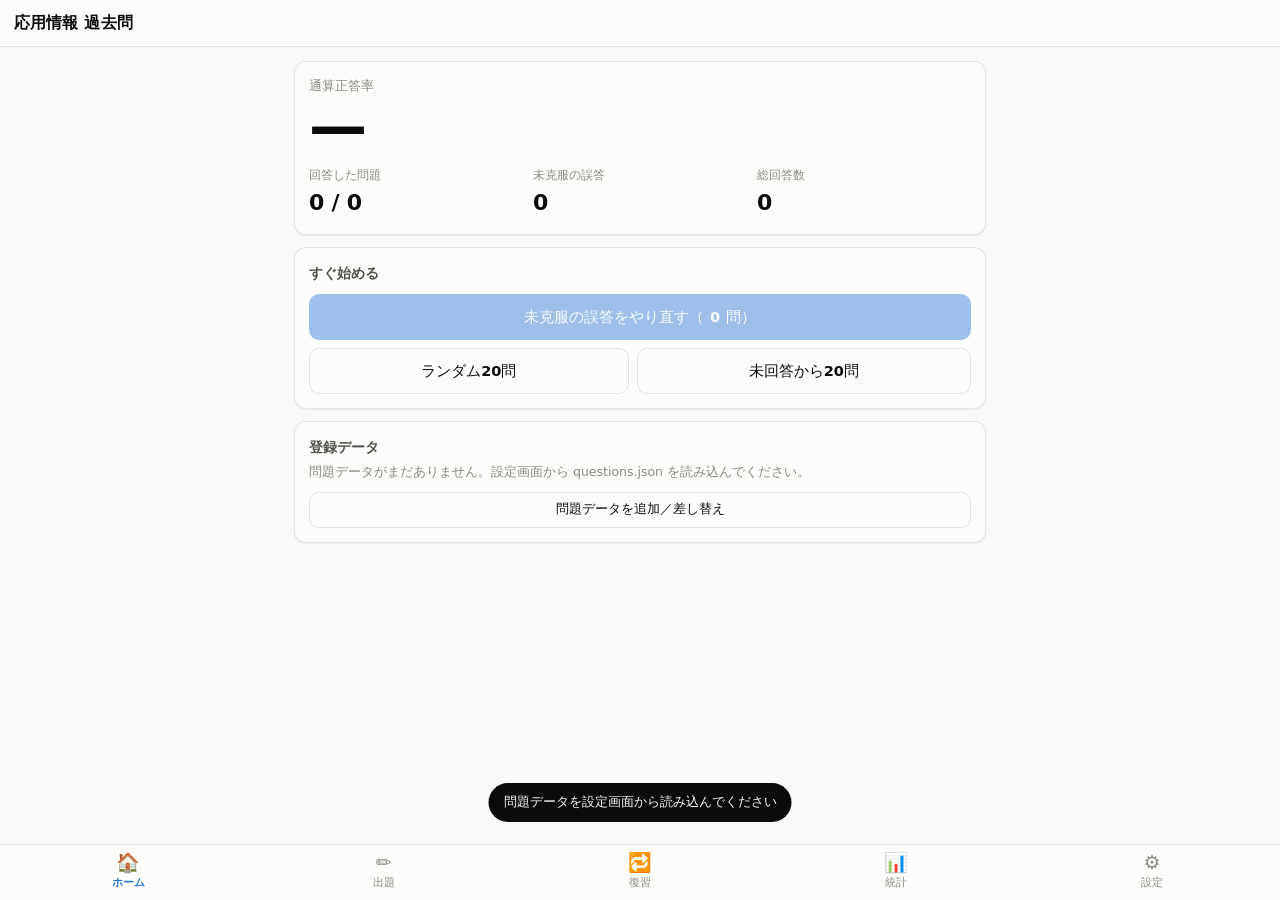
==== app/index.html @ 07536769 "応用情報 過去問アプリ" ====
<!DOCTYPE html>
<html lang="ja">
<head>
<meta charset="utf-8">
<meta name="viewport" content="width=device-width,initial-scale=1,viewport-fit=cover">
<meta name="theme-color" content="#fcfcfb" media="(prefers-color-scheme: light)">
<meta name="theme-color" content="#1a1a19" media="(prefers-color-scheme: dark)">
<meta name="apple-mobile-web-app-capable" content="yes">
<meta name="apple-mobile-web-app-title" content="応用情報">
<meta name="mobile-web-app-capable" content="yes">
<title>応用情報 過去問</title>
<link rel="manifest" href="manifest.webmanifest">
<link rel="icon" href="icons/icon-192.png">
<link rel="apple-touch-icon" href="icons/icon-192.png">
<link rel="stylesheet" href="css/style.css">
</head>
<body>

<header class="topbar">
  <h1 id="title">応用情報 過去問</h1>
  <span class="spacer"></span>
  <span class="sub" id="topSub"></span>
</header>

<main>
  <!-- ========== ホーム ========== -->
  <section class="view active" id="view-home">
    <div class="card">
      <div class="stat-row">
        <div class="stat hero" style="flex:1 1 100%">
          <div class="label">通算正答率</div>
          <div class="value" id="hRate">—</div>
        </div>
      </div>
      <div class="stat-row" style="margin-top:10px">
        <div class="stat"><div class="label">回答した問題</div><div class="value" id="hAnswered">0</div></div>
        <div class="stat"><div class="label">未克服の誤答</div><div class="value" id="hUnresolved">0</div></div>
        <div class="stat"><div class="label">総回答数</div><div class="value" id="hAttempts">0</div></div>
      </div>
    </div>

    <div class="card" id="resumeCard" hidden>
      <h2>中断した出題があります</h2>
      <p class="hint" id="resumeInfo"></p>
      <div class="btn-row">
        <button class="btn primary" id="btnResume">再開する</button>
        <button class="btn" id="btnDiscard">破棄</button>
      </div>
    </div>

    <div class="card">
      <h2>すぐ始める</h2>
      <div class="btn-row">
        <button class="btn primary wide" id="btnQuickReview">未克服の誤答をやり直す（<span id="qReviewN">0</span>問）</button>
      </div>
      <div class="btn-row" style="margin-top:8px">
        <button class="btn" id="btnQuickRandom">ランダム20問</button>
        <button class="btn" id="btnQuickNew">未回答から20問</button>
      </div>
    </div>

    <div class="card">
      <h2>登録データ</h2>
      <div id="bankInfo" class="hint"></div>
      <div class="btn-row">
        <button class="btn small" id="btnGoImport">問題データを追加／差し替え</button>
      </div>
    </div>
  </section>

  <!-- ========== 出題設定 ========== -->
  <section class="view" id="view-setup">
    <div class="card">
      <h2>出題モード</h2>
      <div class="chips" id="modeChips">
        <button class="chip" data-mode="exam" aria-pressed="true">試験回で指定</button>
        <button class="chip" data-mode="field" aria-pressed="false">分野で指定</button>
        <button class="chip" data-mode="review" aria-pressed="false">誤答の復習</button>
        <button class="chip" data-mode="mock" aria-pressed="false">模試（80問150分）</button>
      </div>
    </div>

    <div class="card" id="secExam">
      <h2>試験回</h2>
      <p class="hint">複数選択できます。未選択なら全回が対象です。</p>
      <div class="btn-row" style="margin-bottom:8px">
        <button class="btn small" data-sel="exam-all">すべて選択</button>
        <button class="btn small" data-sel="exam-none">選択解除</button>
      </div>
      <div class="chips" id="examChips"></div>
    </div>

    <div class="card" id="secField">
      <h2>分野</h2>
      <p class="hint">未選択なら全分野が対象です。分野は自動分類のため、問題画面から個別に直せます。</p>
      <div class="btn-row" style="margin-bottom:8px">
        <button class="btn small" data-sel="field-all">すべて選択</button>
        <button class="btn small" data-sel="field-none">選択解除</button>
      </div>
      <div id="fieldChips"></div>
    </div>

    <div class="card" id="secReview">
      <h2>復習の範囲</h2>
      <div class="chips" id="scopeChips">
        <button class="chip" data-scope="unresolved" aria-pressed="true">未克服（最後に間違えた）</button>
        <button class="chip" data-scope="ever" aria-pressed="false">過去に一度でも間違えた</button>
        <button class="chip" data-scope="starred" aria-pressed="false">★を付けた問題</button>
      </div>
    </div>

    <div class="card" id="secMock">
      <h2>模試</h2>
      <p class="hint">本番形式で 80 問を通しで解き、最後に一括採点します。制限時間 150 分（残り時間は画面上部に表示）。</p>
      <div class="field-row">
        <label for="mockExam">出題元</label>
        <select id="mockExam"></select>
      </div>
    </div>

    <div class="card" id="secOpts">
      <h2>出題オプション</h2>
      <div class="field-row">
        <label for="optScope">対象</label>
        <select id="optScope">
          <option value="all">すべての問題</option>
          <option value="unanswered">まだ解いていない問題だけ</option>
          <option value="unresolved">未克服の誤答だけ</option>
          <option value="ever">過去に間違えた問題だけ</option>
          <option value="starred">★を付けた問題だけ</option>
        </select>
      </div>
      <div class="field-row">
        <label for="optOrder">出題順</label>
        <select id="optOrder">
          <option value="random">シャッフル</option>
          <option value="no">試験回・問番号順</option>
        </select>
      </div>
      <div class="field-row">
        <label for="optCount">出題数</label>
        <select id="optCount">
          <option value="10">10問</option>
          <option value="20" selected>20問</option>
          <option value="30">30問</option>
          <option value="50">50問</option>
          <option value="80">80問</option>
          <option value="0">対象すべて</option>
        </select>
      </div>
      <div class="field-row">
        <label for="optImmediate">1問ごとに答え合わせ</label>
        <span class="switch"><input type="checkbox" id="optImmediate" checked></span>
      </div>
    </div>

    <div class="card">
      <p class="hint" id="poolInfo"></p>
      <button class="btn primary wide" id="btnStart">出題を開始</button>
    </div>
  </section>

  <!-- ========== 出題中 ========== -->
  <section class="view" id="view-quiz">
    <div class="progress"><i id="qProg"></i></div>
    <div class="card">
      <div class="q-meta" id="qMeta"></div>
      <div class="q-text" id="qText"></div>
      <div class="q-fig" id="qFig"></div>
      <div class="choices" id="qChoices"></div>
      <div class="verdict" id="qVerdict" hidden></div>
      <div class="explain" id="qExplain" hidden></div>
      <div id="qNoteWrap" hidden style="margin-top:12px">
        <h2 style="font-size:13px;color:var(--text-2);margin:0 0 6px">自分用メモ</h2>
        <textarea id="qNote" placeholder="なぜ間違えたか・覚え方などを残しておくと、復習のときに読み返せます。"></textarea>
        <div class="btn-row" style="margin-top:6px">
          <button class="btn small" id="btnSaveNote">メモを保存</button>
          <select id="qFieldSel" style="max-width:60%"></select>
        </div>
      </div>
    </div>
    <div class="card">
      <div class="btn-row">
        <button class="btn" id="btnPrev">前へ</button>
        <button class="btn" id="btnStar">★</button>
        <button class="btn primary" id="btnNext">次へ</button>
      </div>
      <div class="btn-row" style="margin-top:8px">
        <button class="btn small" id="btnFinish">採点して終了</button>
        <button class="btn small" id="btnQuit">中断してホームへ</button>
      </div>
    </div>
  </section>

  <!-- ========== 結果 ========== -->
  <section class="view" id="view-result">
    <div class="card">
      <div class="stat hero">
        <div class="label" id="rTitle">結果</div>
        <div class="value" id="rRate">—</div>
      </div>
      <div class="stat-row" style="margin-top:10px">
        <div class="stat"><div class="label">正答</div><div class="value" id="rCorrect">0</div></div>
        <div class="stat"><div class="label">出題数</div><div class="value" id="rCount">0</div></div>
        <div class="stat"><div class="label">所要時間</div><div class="value" id="rTime">—</div></div>
      </div>
      <p class="hint" style="margin:10px 0 0" id="rNote"></p>
    </div>
    <div class="card">
      <h2>この回の内訳</h2>
      <div class="list" id="rList"></div>
    </div>
    <div class="card">
      <div class="btn-row">
        <button class="btn primary" id="btnRetryWrong">間違えた問題だけやり直す</button>
        <button class="btn" id="btnResultHome">ホームへ</button>
      </div>
    </div>
  </section>

  <!-- ========== 復習（誤答リスト） ========== -->
  <section class="view" id="view-review">
    <div class="card">
      <h2>振り返る範囲</h2>
      <div class="chips" id="revScopeChips">
        <button class="chip" data-scope="unresolved" aria-pressed="true">未克服 <span class="n" id="nUnresolved"></span></button>
        <button class="chip" data-scope="ever" aria-pressed="false">過去の誤答 <span class="n" id="nEver"></span></button>
        <button class="chip" data-scope="starred" aria-pressed="false">★ <span class="n" id="nStarred"></span></button>
      </div>
      <div class="btn-row" style="margin-top:10px">
        <button class="btn primary wide" id="btnReviewStart">この範囲で出題する</button>
      </div>
    </div>
    <div class="card">
      <h2>一覧（タップで問題と自分のメモを表示）</h2>
      <div class="list" id="revList"></div>
    </div>
  </section>

  <!-- ========== 問題詳細（復習リストから） ========== -->
  <section class="view" id="view-detail">
    <div class="card">
      <div class="q-meta" id="dMeta"></div>
      <div class="q-text" id="dText"></div>
      <div class="q-fig" id="dFig"></div>
      <div class="choices" id="dChoices"></div>
      <div class="explain" id="dExplain" hidden></div>
    </div>
    <div class="card">
      <h2>自分用メモ</h2>
      <textarea id="dNote"></textarea>
      <div class="btn-row" style="margin-top:8px">
        <button class="btn small" id="dSaveNote">メモを保存</button>
        <button class="btn small" id="dStar">★を切り替え</button>
        <select id="dFieldSel" style="max-width:60%"></select>
      </div>
    </div>
    <div class="card">
      <button class="btn wide" id="dBack">一覧に戻る</button>
    </div>
  </section>

  <!-- ========== 統計 ========== -->
  <section class="view" id="view-stats">
    <div class="card">
      <h2>分野別の正答率</h2>
      <p class="hint">正答率の低い分野が上に並びます。3回以上解いて60%未満の分野に「弱点」を付けています。</p>
      <div id="fieldChart"></div>
      <div class="btn-row" style="margin-top:10px">
        <button class="btn small" id="btnFieldTable">表で見る</button>
        <button class="btn small" id="btnFieldStudy">弱点分野から出題する</button>
      </div>
      <div id="fieldTable" hidden style="margin-top:10px"></div>
    </div>
    <div class="card">
      <h2>試験回別の正答率</h2>
      <div id="examChart"></div>
    </div>
    <div class="card">
      <h2>模試・セッション履歴</h2>
      <div class="list" id="sessList"></div>
    </div>
  </section>

  <!-- ========== 設定 ========== -->
  <section class="view" id="view-settings">
    <div class="card">
      <h2>問題データ</h2>
      <p class="hint" id="setBankInfo"></p>
      <p class="hint">通常は起動時に <code>data/version.json</code> を見て自動更新されます。手動で入れ替えるときは <code>tools/build_bank.py</code> が作った <code>questions.json</code> を読み込んでください。同じ問題 ID は上書きされ、学習履歴は消えません。</p>
      <p class="hint" id="setSyncMsg" hidden></p>
      <div class="btn-row">
        <button class="btn" id="btnPickBank">questions.json を読み込む</button>
      </div>
      <input type="file" id="fileBank" accept=".json,application/json" hidden>
    </div>

    <div class="card">
      <h2>学習履歴のバックアップ</h2>
      <p class="hint">端末を変えるとき・アプリを消す前に書き出しておいてください。書き出しも読み込みもオフラインで完結します。</p>
      <div class="btn-row">
        <button class="btn" id="btnExport">書き出す</button>
        <button class="btn" id="btnPickProgress">読み込む</button>
      </div>
      <input type="file" id="fileProgress" accept=".json,application/json" hidden>
    </div>

    <div class="card">
      <h2>表示</h2>
      <div class="field-row">
        <label for="setTheme">テーマ</label>
        <select id="setTheme">
          <option value="auto">端末に合わせる</option>
          <option value="light">ライト</option>
          <option value="dark">ダーク</option>
        </select>
      </div>
    </div>

    <div class="card">
      <h2>リセット</h2>
      <p class="hint">戻せません。必要ならバックアップを取ってから実行してください。</p>
      <div class="btn-row">
        <button class="btn" id="btnResetProgress">学習履歴だけ消す</button>
        <button class="btn" id="btnResetAll">全部消す</button>
      </div>
    </div>

    <div class="card">
      <h2>オフライン</h2>
      <p class="hint" id="swInfo"></p>
    </div>
  </section>
</main>

<nav class="tabbar" id="tabbar">
  <button data-tab="home" aria-current="page"><span class="ic">🏠</span>ホーム</button>
  <button data-tab="setup"><span class="ic">✏️</span>出題</button>
  <button data-tab="review"><span class="ic">🔁</span>復習</button>
  <button data-tab="stats"><span class="ic">📊</span>統計</button>
  <button data-tab="settings"><span class="ic">⚙️</span>設定</button>
</nav>

<div id="toast"></div>

<script src="js/fields.js"></script>
<script src="js/db.js"></script>
<script src="js/store.js"></script>
<script src="js/quiz.js"></script>
<script src="js/chart.js"></script>
<script src="js/app.js"></script>
</body>
</html>
---- app/css/style.css ----
/* ========== 応用情報 過去問アプリ / offline PWA ========== */

:root {
  color-scheme: light;
  --surface-1: #fcfcfb;      /* カード面 */
  --page: #f9f9f7;           /* ページ面 */
  --text-1: #0b0b0b;
  --text-2: #52514e;
  --muted: #898781;
  --grid: #e1e0d9;
  --baseline: #c3c2b7;
  --border: rgba(11, 11, 11, 0.10);
  --series-1: #2a78d6;       /* 単一系列（正答率バー） */
  --track: #cde2fb;          /* バーの空き部分（同系ランプの淡いステップ） */
  --good: #0ca30c;
  --good-text: #006300;
  --critical: #d03b3b;
  --accent-wash: rgba(42, 120, 214, 0.10);
  --shadow: 0 1px 2px rgba(11, 11, 11, 0.06);
  --r: 12px;
}

@media (prefers-color-scheme: dark) {
  :root:where(:not([data-theme="light"])) {
    color-scheme: dark;
    --surface-1: #1a1a19;
    --page: #0d0d0d;
    --text-1: #ffffff;
    --text-2: #c3c2b7;
    --muted: #898781;
    --grid: #2c2c2a;
    --baseline: #383835;
    --border: rgba(255, 255, 255, 0.10);
    --series-1: #3987e5;
    --track: #184f95;
    --good: #0ca30c;
    --good-text: #0ca30c;
    --critical: #d03b3b;
    --accent-wash: rgba(57, 135, 229, 0.16);
    --shadow: none;
  }
}

:root[data-theme="dark"] {
  color-scheme: dark;
  --surface-1: #1a1a19;
  --page: #0d0d0d;
  --text-1: #ffffff;
  --text-2: #c3c2b7;
  --muted: #898781;
  --grid: #2c2c2a;
  --baseline: #383835;
  --border: rgba(255, 255, 255, 0.10);
  --series-1: #3987e5;
  --track: #184f95;
  --good: #0ca30c;
  --good-text: #0ca30c;
  --critical: #d03b3b;
  --accent-wash: rgba(57, 135, 229, 0.16);
  --shadow: none;
}

* { box-sizing: border-box; -webkit-tap-highlight-color: transparent; }

html, body {
  margin: 0;
  padding: 0;
  background: var(--page);
  color: var(--text-1);
  font-family: system-ui, -apple-system, "Segoe UI", "Hiragino Kaku Gothic ProN",
    "Yu Gothic UI", Meiryo, sans-serif;
  font-size: 16px;
  line-height: 1.6;
  overscroll-behavior-y: contain;
}

body {
  padding-bottom: calc(64px + env(safe-area-inset-bottom));
}

/* ---------- ヘッダー ---------- */
.topbar {
  position: sticky;
  top: 0;
  z-index: 20;
  display: flex;
  align-items: center;
  gap: 8px;
  padding: calc(10px + env(safe-area-inset-top)) 14px 10px;
  background: var(--surface-1);
  border-bottom: 1px solid var(--border);
}
.topbar h1 { margin: 0; font-size: 16px; font-weight: 650; letter-spacing: 0.01em; }
.topbar .spacer { flex: 1; }
.topbar .sub { font-size: 12px; color: var(--muted); font-variant-numeric: tabular-nums; }

/* ---------- レイアウト ---------- */
main { max-width: 720px; margin: 0 auto; padding: 14px; }
.view { display: none; }
.view.active { display: block; }

.card {
  background: var(--surface-1);
  border: 1px solid var(--border);
  border-radius: var(--r);
  padding: 14px;
  margin: 0 0 12px;
  box-shadow: var(--shadow);
}
.card > h2 { margin: 0 0 10px; font-size: 14px; font-weight: 650; color: var(--text-2); }
.card > h2 + .hint { margin-top: -6px; }
.hint { margin: 0 0 10px; font-size: 12.5px; color: var(--muted); line-height: 1.5; }

/* ---------- ボタン ---------- */
button {
  font: inherit;
  color: inherit;
  cursor: pointer;
}
.btn {
  display: inline-flex;
  align-items: center;
  justify-content: center;
  gap: 6px;
  min-height: 46px;
  padding: 10px 16px;
  border-radius: 10px;
  border: 1px solid var(--border);
  background: var(--surface-1);
  font-size: 14.5px;
  font-weight: 550;
}
.btn:active { transform: translateY(1px); }
.btn.primary { background: var(--series-1); border-color: transparent; color: #fff; }
.btn.wide { width: 100%; }
.btn.small { min-height: 36px; padding: 6px 12px; font-size: 13px; font-weight: 500; }
.btn:disabled { opacity: 0.45; cursor: default; }
.btn-row { display: flex; gap: 8px; flex-wrap: wrap; }
.btn-row > .btn { flex: 1 1 auto; }

.linkbtn {
  background: none; border: none; padding: 2px 0;
  color: var(--series-1); font-size: 13px; text-decoration: underline;
}

/* ---------- チップ選択（分野・回） ---------- */
.chips { display: flex; flex-wrap: wrap; gap: 6px; }
.chip {
  border: 1px solid var(--border);
  background: var(--surface-1);
  border-radius: 999px;
  padding: 7px 12px;
  font-size: 13px;
  color: var(--text-2);
  min-height: 34px;
  display: inline-flex; align-items: center; gap: 6px;
}
.chip[aria-pressed="true"] {
  background: var(--accent-wash);
  border-color: var(--series-1);
  color: var(--text-1);
  font-weight: 550;
}
.chip .n { color: var(--muted); font-size: 11.5px; font-variant-numeric: tabular-nums; }
.chip[aria-pressed="true"]::before { content: "✓"; font-size: 11px; color: var(--series-1); }

.group-title {
  margin: 12px 0 6px;
  font-size: 12px;
  font-weight: 650;
  color: var(--muted);
  letter-spacing: 0.04em;
}
.group-title:first-child { margin-top: 0; }

/* ---------- フォーム ---------- */
.field-row {
  display: flex; align-items: center; justify-content: space-between;
  gap: 12px; padding: 9px 0;
  border-bottom: 1px solid var(--grid);
}
.field-row:last-child { border-bottom: none; }
.field-row label { font-size: 14px; color: var(--text-2); }
select, input[type="number"], input[type="text"], textarea {
  font: inherit; font-size: 14px;
  color: var(--text-1);
  background: var(--page);
  border: 1px solid var(--border);
  border-radius: 8px;
  padding: 8px 10px;
  max-width: 58%;
}
textarea { max-width: 100%; width: 100%; resize: vertical; min-height: 84px; line-height: 1.55; }
.switch { display: inline-flex; align-items: center; gap: 8px; }
input[type="checkbox"] { width: 20px; height: 20px; accent-color: var(--series-1); }

/* ---------- 統計 ---------- */
.stat-row { display: flex; gap: 10px; flex-wrap: wrap; }
.stat {
  flex: 1 1 30%;
  min-width: 92px;
}
.stat .label { font-size: 11.5px; color: var(--muted); }
.stat .value { font-size: 22px; font-weight: 650; letter-spacing: -0.01em; }
.hero { text-align: left; }
.hero .value { font-size: 50px; font-weight: 650; line-height: 1.05; letter-spacing: -0.02em; }
.hero .value .unit { font-size: 22px; font-weight: 550; color: var(--text-2); margin-left: 2px; }
.hero .label { font-size: 12.5px; color: var(--muted); }

/* バーチャート（HTML/CSS・単一系列） */
.bars { margin: 4px 0 0; }
.bar-row { padding: 7px 0; border-bottom: 1px solid var(--grid); }
.bar-row:last-child { border-bottom: none; }
.bar-head {
  display: flex; align-items: baseline; gap: 8px;
  font-size: 13px; margin-bottom: 5px;
}
.bar-head .name { flex: 1; color: var(--text-1); }
.bar-head .val {
  color: var(--text-1); font-weight: 650;
  font-variant-numeric: tabular-nums;
}
.bar-head .cnt { color: var(--muted); font-size: 11.5px; font-variant-numeric: tabular-nums; }
.bar-track {
  position: relative;
  height: 14px;
  background: var(--track);
  border-radius: 0 4px 4px 0;
  overflow: visible;
}
.bar-fill {
  height: 100%;
  background: var(--series-1);
  border-radius: 0 4px 4px 0;
  min-width: 2px;
}
.bar-row.empty .bar-track { background: var(--grid); }
.weak-tag {
  display: inline-block; margin-left: 6px;
  font-size: 10.5px; font-weight: 650; color: var(--critical);
  border: 1px solid var(--critical); border-radius: 4px;
  padding: 0 4px; line-height: 15px;
}
.axis {
  display: flex; justify-content: space-between;
  font-size: 10.5px; color: var(--muted);
  font-variant-numeric: tabular-nums;
  border-top: 1px solid var(--baseline);
  padding-top: 3px; margin-top: 6px;
}

table.tv { width: 100%; border-collapse: collapse; font-size: 13px; }
table.tv th, table.tv td {
  text-align: right; padding: 6px 4px; border-bottom: 1px solid var(--grid);
  font-variant-numeric: tabular-nums;
}
table.tv th:first-child, table.tv td:first-child { text-align: left; }
table.tv th { color: var(--muted); font-weight: 550; font-size: 11.5px; }

/* ---------- 問題画面 ---------- */
.q-meta {
  display: flex; align-items: center; gap: 8px; flex-wrap: wrap;
  font-size: 11.5px; color: var(--muted); margin-bottom: 8px;
}
.q-meta .tag {
  border: 1px solid var(--border); border-radius: 4px;
  padding: 1px 6px; color: var(--text-2);
}
.q-text {
  font-size: 16px; line-height: 1.75;
  white-space: pre-wrap; word-break: break-word;
  margin: 0 0 12px;
}
.q-fig { margin: 0 0 12px; }
.q-fig img {
  max-width: 100%; border: 1px solid var(--border); border-radius: 8px;
  background: #fff;
}

.choices { display: flex; flex-direction: column; gap: 8px; }
.choice {
  display: flex; align-items: flex-start; gap: 10px;
  text-align: left;
  width: 100%;
  padding: 12px;
  border-radius: 10px;
  border: 1px solid var(--border);
  background: var(--surface-1);
  font-size: 15px; line-height: 1.6;
  white-space: pre-wrap;
}
.choice .key {
  flex: 0 0 26px; height: 26px;
  display: inline-flex; align-items: center; justify-content: center;
  border-radius: 6px; background: var(--page); border: 1px solid var(--border);
  font-size: 13px; font-weight: 650;
}
.choice[data-state="picked"] { border-color: var(--series-1); background: var(--accent-wash); }
.choice[data-state="correct"] { border-color: var(--good); background: rgba(12, 163, 12, 0.10); }
.choice[data-state="wrong"] { border-color: var(--critical); background: rgba(208, 59, 59, 0.10); }
.choice[data-state="correct"] .key { border-color: var(--good); }
.choice[data-state="wrong"] .key { border-color: var(--critical); }
.choice:disabled { cursor: default; opacity: 1; }

.verdict {
  display: flex; align-items: center; gap: 8px;
  margin: 12px 0 0; font-size: 14.5px; font-weight: 650;
}
.verdict.ok { color: var(--good-text); }
.verdict.ng { color: var(--critical); }

.explain {
  margin: 12px 0 0;
  padding: 11px 12px;
  background: var(--page);
  border: 1px solid var(--border);
  border-left: 3px solid var(--series-1);
  border-radius: 8px;
  font-size: 14px;
  line-height: 1.7;
  white-space: pre-wrap;
  word-break: break-word;
}
.explain > b {
  display: block;
  font-size: 11.5px;
  font-weight: 650;
  color: var(--muted);
  letter-spacing: 0.04em;
  margin-bottom: 3px;
}

.progress {
  height: 3px; background: var(--grid); border-radius: 2px; overflow: hidden;
  margin-bottom: 10px;
}
.progress > i { display: block; height: 100%; background: var(--series-1); }

.timer {
  font-variant-numeric: tabular-nums;
  font-weight: 650; font-size: 13px;
}
.timer.warn { color: var(--critical); }

/* ---------- リスト（誤答・履歴） ---------- */
.list { display: flex; flex-direction: column; gap: 8px; }
.item {
  display: block; width: 100%; text-align: left;
  padding: 11px 12px;
  border: 1px solid var(--border); border-radius: 10px;
  background: var(--surface-1);
}
.item .l1 { display: flex; gap: 8px; font-size: 11.5px; color: var(--muted); }
.item .l1 .r { margin-left: auto; font-variant-numeric: tabular-nums; }
.item .l2 {
  font-size: 13.5px; color: var(--text-1); margin-top: 3px;
  display: -webkit-box; -webkit-line-clamp: 2; -webkit-box-orient: vertical;
  overflow: hidden;
}
.badge-ng { color: var(--critical); font-weight: 650; }
.badge-ok { color: var(--good-text); font-weight: 650; }

.empty-msg {
  padding: 28px 12px; text-align: center; color: var(--muted); font-size: 13.5px;
}

/* ---------- ボトムナビ ---------- */
.tabbar {
  position: fixed; left: 0; right: 0; bottom: 0; z-index: 30;
  display: flex;
  background: var(--surface-1);
  border-top: 1px solid var(--border);
  padding-bottom: env(safe-area-inset-bottom);
}
.tabbar button {
  flex: 1;
  background: none; border: none;
  padding: 8px 2px 9px;
  display: flex; flex-direction: column; align-items: center; gap: 2px;
  font-size: 10.5px; color: var(--muted);
}
.tabbar button .ic { font-size: 19px; line-height: 1; }
.tabbar button[aria-current="page"] { color: var(--series-1); font-weight: 650; }

/* ---------- トースト ---------- */
#toast {
  position: fixed; left: 50%; transform: translateX(-50%);
  bottom: calc(78px + env(safe-area-inset-bottom));
  background: var(--text-1); color: var(--page);
  padding: 9px 15px; border-radius: 999px; font-size: 13px;
  opacity: 0; pointer-events: none; transition: opacity .18s; z-index: 50;
  max-width: 88vw; text-align: center;
}
#toast.show { opacity: 1; }

@media (min-width: 560px) {
  .hero .value { font-size: 58px; }
}
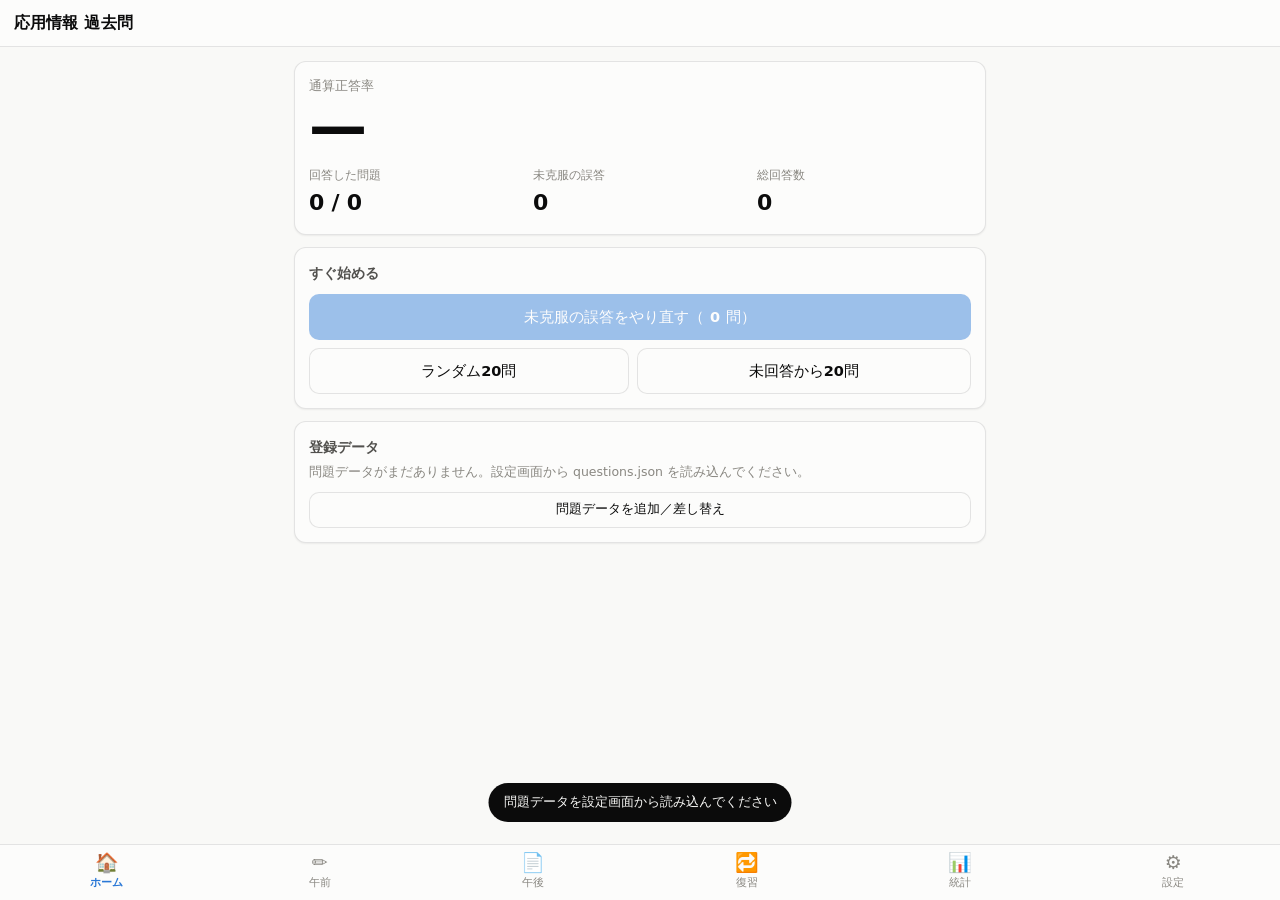
==== commit fc04df02: "午後試験を追加（33回 372大問 3228設問） 平成21年春から令和7年秋まで、IPAが公開している午後の全過去問を収録した。 解答例・出題趣旨・採点講評つき。図表490枚は IndexedDB " ====
--- a/app/index.html
+++ b/app/index.html
@@ -282,6 +282,106 @@
     </div>
   </section>
 
+  <!-- ========== 午後：大問えらび ========== -->
+  <section class="view" id="view-pm">
+    <div class="card">
+      <div class="stat-row">
+        <div class="stat hero" style="flex:1 1 100%">
+          <div class="label">午後 自己採点の得点率</div>
+          <div class="value" id="pmRate">—</div>
+        </div>
+      </div>
+      <div class="stat-row" style="margin-top:10px">
+        <div class="stat"><div class="label">解いた大問</div><div class="value" id="pmDone">0</div></div>
+        <div class="stat"><div class="label">要復習の設問</div><div class="value" id="pmWeak">0</div></div>
+        <div class="stat"><div class="label">収録</div><div class="value" id="pmTotal">0</div></div>
+      </div>
+      <p class="hint" style="margin:10px 0 0">午後は記述式です。記号選択は自動で採点し、記述は解答例と見比べて自分で ○△× を付けます。</p>
+    </div>
+
+    <div class="card">
+      <h2>試験回</h2>
+      <div class="chips" id="pmExamChips"></div>
+    </div>
+
+    <div class="card">
+      <h2>大問</h2>
+      <p class="hint" id="pmPickHint"></p>
+      <div class="list" id="pmSectionList"></div>
+    </div>
+  </section>
+
+  <!-- ========== 午後：解答画面 ========== -->
+  <section class="view" id="view-pmsolve">
+    <div class="card">
+      <div class="q-meta" id="pmMeta"></div>
+      <h2 style="font-size:15px;color:var(--text-1);margin:0 0 2px" id="pmTheme"></h2>
+      <div class="btn-row" style="margin-top:10px">
+        <button class="btn small" id="pmToggleBody">本文を隠す</button>
+        <button class="btn small" id="pmFont">文字を大きく</button>
+        <span class="spacer" style="flex:1"></span>
+        <span class="timer" id="pmTimer"></span>
+      </div>
+    </div>
+
+    <div class="card" id="pmBodyCard">
+      <div class="pm-body" id="pmBody"></div>
+    </div>
+
+    <div class="card">
+      <h2>設問</h2>
+      <div id="pmQuestions"></div>
+    </div>
+
+    <div class="card">
+      <div class="btn-row">
+        <button class="btn primary" id="pmSubmit">解答例を見て採点する</button>
+      </div>
+      <div class="btn-row" style="margin-top:8px">
+        <button class="btn small" id="pmSaveExit">保存して一覧へ</button>
+        <button class="btn small" id="pmReset">この大問の解答を消す</button>
+      </div>
+    </div>
+  </section>
+
+  <!-- ========== 午後：採点・振り返り ========== -->
+  <section class="view" id="view-pmreview">
+    <div class="card">
+      <div class="q-meta" id="pmrMeta"></div>
+      <div class="stat-row" style="margin-top:6px">
+        <div class="stat hero" style="flex:1 1 100%">
+          <div class="label">自己採点</div>
+          <div class="value" id="pmrRate">—</div>
+        </div>
+      </div>
+      <p class="hint" id="pmrCount" style="margin:8px 0 0"></p>
+    </div>
+
+    <div class="card">
+      <h2>設問ごとの答え合わせ</h2>
+      <p class="hint">記号選択は自動採点済みです。記述は解答例と見比べて ○△× を選んでください。</p>
+      <div id="pmrList"></div>
+    </div>
+
+    <div class="card" id="pmrIntentCard">
+      <h2>出題趣旨（IPA）</h2>
+      <div class="explain" id="pmrIntent" style="border-left-color:var(--muted)"></div>
+    </div>
+
+    <div class="card" id="pmrCmntCard">
+      <h2>採点講評（IPA）</h2>
+      <p class="hint">この回で実際に受験者がどこを間違えたかがIPAから公表されています。</p>
+      <div class="explain" id="pmrCmnt"></div>
+    </div>
+
+    <div class="card">
+      <div class="btn-row">
+        <button class="btn" id="pmrBackSolve">解答を見直す</button>
+        <button class="btn primary" id="pmrDone">一覧へ戻る</button>
+      </div>
+    </div>
+  </section>
+
   <!-- ========== 設定 ========== -->
   <section class="view" id="view-settings">
     <div class="card">
@@ -335,7 +435,8 @@
 
 <nav class="tabbar" id="tabbar">
   <button data-tab="home" aria-current="page"><span class="ic">🏠</span>ホーム</button>
-  <button data-tab="setup"><span class="ic">✏️</span>出題</button>
+  <button data-tab="setup"><span class="ic">✏️</span>午前</button>
+  <button data-tab="pm"><span class="ic">📄</span>午後</button>
   <button data-tab="review"><span class="ic">🔁</span>復習</button>
   <button data-tab="stats"><span class="ic">📊</span>統計</button>
   <button data-tab="settings"><span class="ic">⚙️</span>設定</button>
@@ -347,7 +448,9 @@
 <script src="js/db.js"></script>
 <script src="js/store.js"></script>
 <script src="js/quiz.js"></script>
+<script src="js/pm.js"></script>
 <script src="js/chart.js"></script>
 <script src="js/app.js"></script>
+<script src="js/pmui.js"></script>
 </body>
 </html>
--- a/app/css/style.css
+++ b/app/css/style.css
@@ -330,6 +330,80 @@
   margin-bottom: 3px;
 }
 
+/* ---------- 午後（長文＋記述） ---------- */
+.pm-body {
+  font-size: var(--pm-size, 15px);
+  line-height: 1.85;
+  color: var(--text-1);
+}
+.pm-body p { margin: 0 0 0.9em; white-space: pre-wrap; word-break: break-word; }
+.pm-body h4 {
+  margin: 1.4em 0 0.5em;
+  font-size: 1em; font-weight: 650;
+  padding-left: 8px; border-left: 3px solid var(--series-1);
+}
+.pm-body img { max-width: 100%; border: 1px solid var(--border); border-radius: 8px; background: #fff; }
+.pm-body figure { margin: 1em 0; }
+.pm-body figcaption { font-size: 0.82em; color: var(--muted); margin-top: 4px; }
+.pm-body .tblwrap { overflow-x: auto; margin: 1em 0; }
+.pm-body table { border-collapse: collapse; font-size: 0.88em; min-width: 100%; }
+.pm-body th, .pm-body td {
+  border: 1px solid var(--baseline); padding: 5px 8px; text-align: left; white-space: nowrap;
+}
+.pm-body th { background: var(--page); font-weight: 600; }
+
+.pm-q {
+  padding: 12px 0;
+  border-top: 1px solid var(--grid);
+}
+.pm-q:first-child { border-top: none; padding-top: 2px; }
+.pm-q .lbl {
+  display: inline-block; font-size: 12px; font-weight: 650;
+  color: var(--series-1); margin-bottom: 4px;
+}
+.pm-q .lbl .blank {
+  display: inline-block; margin-left: 6px; padding: 0 6px;
+  border: 1px solid var(--series-1); border-radius: 4px; font-size: 11px;
+}
+.pm-q .prompt { font-size: 14px; line-height: 1.7; margin: 0 0 8px; white-space: pre-wrap; }
+.pm-q textarea { min-height: 60px; }
+.pm-q .count { font-size: 11.5px; color: var(--muted); text-align: right; margin-top: 2px; }
+.pm-q .count.over { color: var(--critical); font-weight: 650; }
+.pm-choices { display: flex; flex-wrap: wrap; gap: 6px; }
+.pm-choices .chip { font-size: 13.5px; }
+
+.pm-ans {
+  margin-top: 8px; padding: 9px 11px;
+  background: var(--page); border: 1px solid var(--border);
+  border-left: 3px solid var(--good); border-radius: 8px;
+  font-size: 14px; line-height: 1.7; white-space: pre-wrap;
+}
+.pm-ans > b {
+  display: block; font-size: 11.5px; font-weight: 650;
+  color: var(--muted); letter-spacing: .04em; margin-bottom: 3px;
+}
+.pm-mine {
+  margin-top: 8px; padding: 9px 11px;
+  background: var(--surface-1); border: 1px solid var(--border);
+  border-left: 3px solid var(--muted); border-radius: 8px;
+  font-size: 14px; line-height: 1.7; white-space: pre-wrap;
+}
+.pm-mine:empty { display: none; }
+.pm-marks { display: flex; gap: 6px; margin-top: 8px; }
+.pm-marks button {
+  flex: 1; min-height: 40px; border-radius: 8px;
+  border: 1px solid var(--border); background: var(--surface-1);
+  font-size: 13.5px;
+}
+.pm-marks button[aria-pressed="true"][data-m="o"] { border-color: var(--good); background: rgba(12,163,12,.12); font-weight: 650; }
+.pm-marks button[aria-pressed="true"][data-m="t"] { border-color: var(--warning, #eda100); background: rgba(237,161,0,.14); font-weight: 650; }
+.pm-marks button[aria-pressed="true"][data-m="x"] { border-color: var(--critical); background: rgba(208,59,59,.12); font-weight: 650; }
+.pm-auto { font-size: 11.5px; color: var(--muted); margin-top: 6px; }
+
+.pm-sec .l1 .tag {
+  border: 1px solid var(--border); border-radius: 4px; padding: 0 5px; color: var(--text-2);
+}
+
 .progress {
   height: 3px; background: var(--grid); border-radius: 2px; overflow: hidden;
   margin-bottom: 10px;
